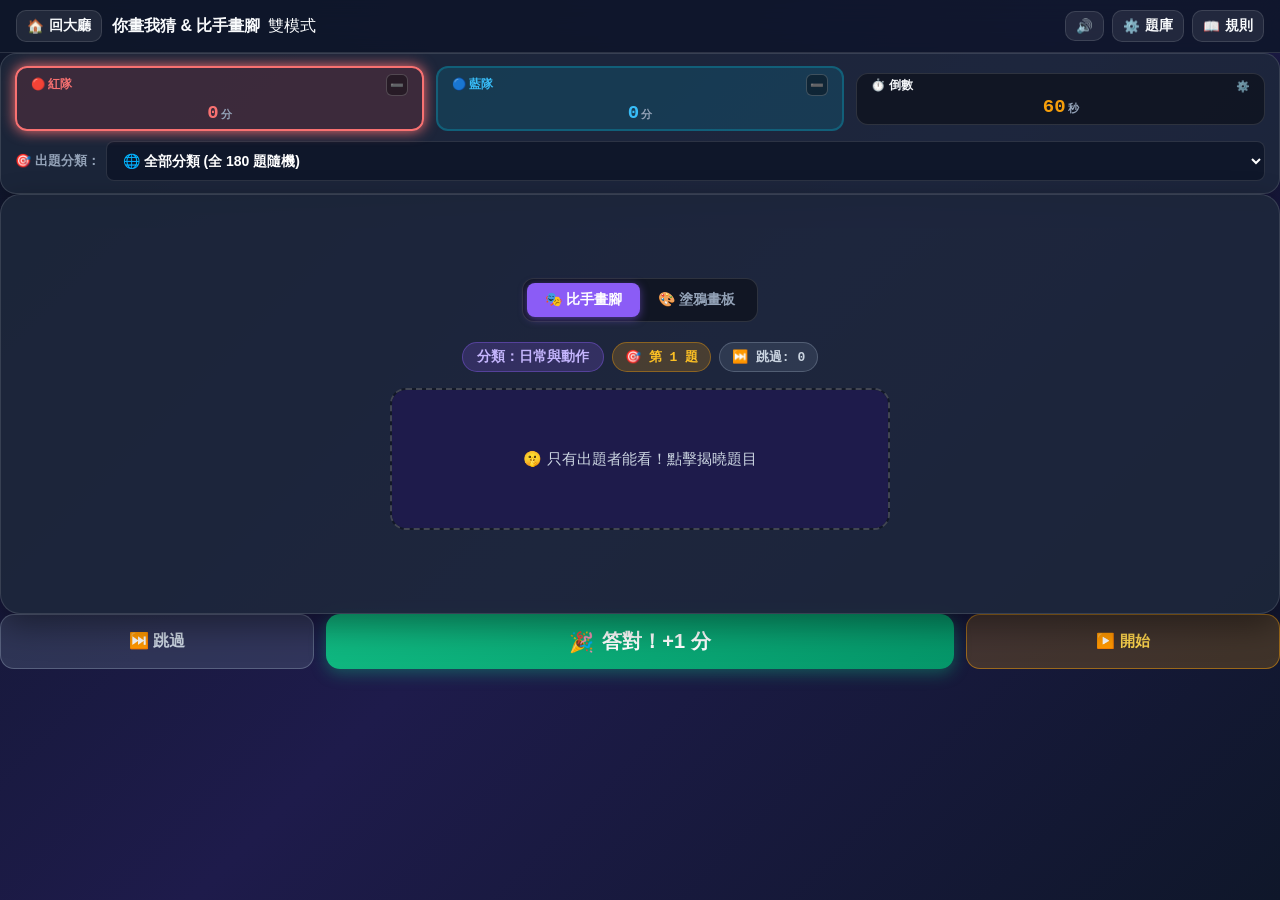
==== games/charades-and-draw/index.html @ b5c4de17 "✨ feat(charades): 【功能】 上架全新遊戲《你畫我猜 & 比手畫腳》與全端RWD適配 - 支援比手畫腳與 Canvas 塗鴉畫板雙模式 - 內建 6 大分類共 180 題題庫中心與 T" ====
<!DOCTYPE html>
<html lang="zh-Hant-TW">
<head>
  <meta charset="UTF-8">
  <meta name="viewport" content="width=device-width, initial-scale=1.0, maximum-scale=1.0, user-scalable=no, viewport-fit=cover">
  <title>你畫我猜 & 比手畫腳 - DualBear Games</title>
  <meta name="description" content="聚會必備！支援比手畫腳與塗鴉畫板雙模式，考驗肢體演技與繪畫靈魂默契！">
  <link rel="stylesheet" href="css/style.css?v=1.2.3">
</head>
<body>
  <!-- 頂部導航列 -->
  <header class="game-header">
    <div class="header-left">
      <a href="../../index.html" class="btn-icon-nav" id="btnBackHome" title="返回遊戲大廳">
        <span>🏠</span> <span class="nav-text">回大廳</span>
      </a>
      <div class="game-title-wrap">
        <h1 class="game-title">你畫我猜 & 比手畫腳</h1>
        <span class="game-badge">雙模式</span>
      </div>
    </div>
    <div class="header-right">
      <button class="btn-icon-nav" id="btnSoundToggle" title="音效開關">
        <span id="soundIcon">🔊</span>
      </button>
      <button class="btn-icon-nav" id="btnOpenBank" title="題庫管理中心">
        <span>⚙️</span> <span class="nav-text">題庫</span>
      </button>
      <button class="btn-icon-nav" id="btnOpenHelp" title="遊戲玩法與主持人引導">
        <span>📖</span> <span class="nav-text">規則</span>
      </button>
    </div>
  </header>

  <!-- 主操作容器 -->
  <main class="app-container">
    <!-- 狀態資訊列：紅藍隊伍即時積分、指定出題分類、倒數計時設定 -->
    <section class="status-bar-card" aria-label="遊戲狀態">
      <!-- 頂行：隊伍分數與計時器 (3 區等寬方塊排一排) -->
      <div class="status-row-top status-row-grid3">
        <!-- 區塊 1: 紅隊 -->
        <div class="team-pill team-red active status-card-square" id="pillTeamRed" title="點擊切換為紅隊回合">
          <div class="status-card-header">
            <span class="team-name-label">🔴 紅隊</span>
            <button class="btn-score-adjust" id="btnMinusRed" title="紅隊 -1 分 (若按錯可修正)">➖</button>
          </div>
          <div class="status-card-value">
            <span class="team-score-num" id="scoreRed">0</span>
            <span class="status-card-unit">分</span>
          </div>
        </div>

        <!-- 區塊 2: 藍隊 -->
        <div class="team-pill team-blue status-card-square" id="pillTeamBlue" title="點擊切換為藍隊回合">
          <div class="status-card-header">
            <span class="team-name-label">🔵 藍隊</span>
            <button class="btn-score-adjust" id="btnMinusBlue" title="藍隊 -1 分 (若按錯可修正)">➖</button>
          </div>
          <div class="status-card-value">
            <span class="team-score-num" id="scoreBlue">0</span>
            <span class="status-card-unit">分</span>
          </div>
        </div>

        <!-- 區塊 3: 倒數計時器 -->
        <button class="timer-box btn-timer-setting status-card-square" id="btnTimerBox" title="點擊修改回合秒數 (例如 30s/60s/90s 或自訂)">
          <div class="status-card-header">
            <span>⏱️ 倒數</span>
            <span class="timer-gear-icon">⚙️</span>
          </div>
          <div class="status-card-value">
            <span class="timer-num" id="timerDisplay">60</span>
            <span class="status-card-unit">秒</span>
          </div>
        </button>
      </div>

      <!-- 底行：主畫面出題分類切換 -->
      <div class="play-category-picker-box">
        <label for="selectPlayCategory" class="play-picker-label">🎯 出題分類：</label>
        <select class="form-select play-category-select" id="selectPlayCategory" title="選擇出題分類">
          <option value="ALL">🌐 全部分類 (全 180 題隨機)</option>
        </select>
      </div>
    </section>

    <!-- 舞台核心區塊 -->
    <section class="stage-card" id="stageCard">
      <!-- 模式切換開關 (遊戲進行中亦可切換) -->
      <div class="mode-switch-group" role="tablist">
        <button class="mode-btn active" id="btnModeCharades" role="tab" aria-selected="true">
          🎭 比手畫腳
        </button>
        <button class="mode-btn" id="btnModeDraw" role="tab" aria-selected="false">
          🎨 塗鴉畫板
        </button>
      </div>

      <!-- 模式一：比手畫腳展示區 -->
      <div class="charades-display-area" id="charadesDisplayArea">
        <div class="category-and-index-bar">
          <span class="word-category-badge" id="categoryBadge">分類：動物世界</span>
          <span class="question-progress-pill" id="questionProgressPill">🎯 第 1 題</span>
          <span class="passed-count-pill" id="passedCountPill">⏭️ 跳過: 0</span>
        </div>
        
        <div class="secret-word-box">
          <div class="secret-word" id="secretWordDisplay">企鵝走路</div>
          <div class="secret-hint" id="secretHintDisplay">提示：走起路來搖搖擺擺</div>
          
          <!-- 防偷看遮罩 (點擊翻開) -->
          <div class="cover-overlay" id="coverOverlay">
            <span class="cover-tip">🤫 只有出題者能看！點擊揭曉題目</span>
          </div>
        </div>
      </div>

      <!-- 模式二：塗鴉畫板展示區 -->
      <div class="draw-stage-area" id="drawStageArea">
        <div class="draw-header-bar">
          <span class="draw-secret-word-pill" id="drawWordPill">題目：??? (點擊偷看)</span>
          <div class="draw-category-wrap">
            <span class="word-category-badge" id="drawCategoryBadge">分類：日常與動作</span>
            <span class="question-progress-pill" id="drawProgressPill">🎯 第 1 題</span>
            <span class="passed-count-pill" id="drawPassedPill">⏭️ 跳過: 0</span>
          </div>
        </div>

        <div class="canvas-wrapper" id="canvasWrapper">
          <canvas id="drawCanvas" class="draw-canvas"></canvas>
          <!-- 橡皮擦即時範圍指示圓圈 -->
          <div class="eraser-cursor" id="eraserCursor" aria-hidden="true"></div>
        </div>

        <!-- 畫筆工具列 -->
        <div class="draw-toolbar">
          <div class="color-dots-group">
            <button class="color-dot dot-white active" data-color="#ffffff" title="白色" aria-label="白色"></button>
            <button class="color-dot dot-red" data-color="#f87171" title="紅色" aria-label="紅色"></button>
            <button class="color-dot dot-yellow" data-color="#fbbf24" title="黃色" aria-label="黃色"></button>
            <button class="color-dot dot-green" data-color="#34d399" title="綠色" aria-label="綠色"></button>
            <button class="color-dot dot-blue" data-color="#60a5fa" title="藍色" aria-label="藍色"></button>
          </div>

          <button class="tool-action-btn" id="btnEraser" title="橡皮擦">
            <span>🧹</span> 橡皮擦
          </button>
          <button class="tool-action-btn" id="btnUndo" title="上一步撤銷">
            <span>↩️</span> 復原
          </button>
          <button class="tool-action-btn" id="btnClearCanvas" title="清除畫布">
            <span>🗑️</span> 清空
          </button>
        </div>
      </div>
    </section>

    <!-- 底部操作列 (搶答、跳過、加分、計時控制) -->
    <section class="controls-bottom-bar" aria-label="操作按鈕">
      <button class="btn-action-pass" id="btnPass" title="跳過本題">
        <span>⏭️</span> 跳過
      </button>

      <button class="btn-action-correct" id="btnCorrect" title="答對加一分並抽下一題">
        <span>🎉</span> 答對！+1 分
      </button>

      <button class="btn-action-timer" id="btnToggleTimer" title="啟動/暫停計時">
        <span id="timerBtnIcon">▶️</span> <span id="timerBtnText">開始</span>
      </button>
    </section>
  </main>

  <!-- 📖 玩法說明與主持人引導彈窗 (黃金四要素規範) -->
  <div class="modal-backdrop" id="modalHelp" role="dialog" aria-modal="true" aria-labelledby="helpTitle">
    <div class="modal-card">
      <div class="modal-header">
        <h2 class="modal-title" id="helpTitle">📖 遊戲玩法與主持人收尾引導</h2>
        <button class="modal-close-btn" id="btnCloseHelp" aria-label="關閉說明">&times;</button>
      </div>
      <div class="modal-body">
        <!-- 1. 基礎破冰流程 -->
        <section>
          <h3 class="rule-section-title">🎯 基礎破冰流程（無壓力三步驟）</h3>
          <div class="rule-box">
            <ol class="rule-steps-list">
              <li><strong>選定模式與出題者</strong>：選擇「🎭 比手畫腳」或「🎨 塗鴉畫板」，每回合由一位玩家上前看題。</li>
              <li><strong>倒數計時搶猜</strong>：點擊「▶️ 開始」啟動 60 秒倒數，出題者限用肢體動作（比手畫腳）或畫筆線條（塗鴉）提示，嚴禁出聲說出題目關鍵字！</li>
              <li><strong>隊友搶答得分</strong>：同隊隊友在時間內猜中答案，點擊「🎉 答對！+1 分」立即累積得分並切換下一題；時間內猜不出可點「⏭️ 放棄跳過」。</li>
            </ol>
          </div>
        </section>

        <!-- 2. 聚會計分玩法 -->
        <section>
          <h3 class="rule-section-title">🏆 聚會計分玩法（競賽與計分模式）</h3>
          <div class="rule-box">
            <p><strong>模式 A【紅藍紅白對抗賽】</strong>：分成紅隊與藍隊，每隊輪流派人出題 3~5 回合，累計答對總題數多者獲勝！</p>
            <p><strong>模式 B【個人極速挑戰賽】</strong>：每人 60 秒限時個人秀，看誰能在時間內讓全場猜出最多題目，封為「當日影帝 / 神筆馬良」！</p>
          </div>
        </section>

        <!-- 3. 專屬懲罰與獎勵 -->
        <section>
          <h3 class="rule-section-title">🎯 遊戲專屬懲罰與特權</h3>
          <div class="rule-box">
            <p><strong>輸家極限處罰【靈魂默劇再現】</strong>：輸家隊伍必須由得分最低者，無聲重演剛才全場猜最久的那一題，直到全體笑翻通過為止！</p>
            <p><strong>贏家專屬特權【自選題目特權】</strong>：贏家下一輪可直接自訂一道題目給對手猜，享受主宰全場的快感！</p>
          </div>
        </section>

        <!-- 4. 主持人引導專區 (輪播卡片) -->
        <section>
          <h3 class="rule-section-title">✝️ 主持人引導專區（結語輪播卡片）</h3>
          <div class="carousel-wrap">
            <div class="carousel-card-content" id="carouselContent">
              <!-- JS 動態填入結語卡片 -->
            </div>
            <div class="carousel-nav-bar">
              <button class="carousel-arrow-btn" id="btnPrevCard" title="上一頁">◀</button>
              <span class="carousel-indicator" id="carouselIndicator">1 / 4</span>
              <button class="carousel-arrow-btn" id="btnNextCard" title="下一頁">▶</button>
            </div>
          </div>
        </section>
      </div>
    </div>
  </div>

  <!-- ⚙️ 題庫管理中心彈窗 (支援隨機/僅勾選/循序出題、新增、TXT 匯入匯出) -->
  <div class="modal-backdrop" id="modalBank" role="dialog" aria-modal="true" aria-labelledby="bankTitle">
    <div class="modal-card">
      <div class="modal-header">
        <h2 class="modal-title" id="bankTitle">⚙️ 題庫設定與管理中心</h2>
        <button class="modal-close-btn" id="btnCloseBank" aria-label="關閉題庫">&times;</button>
      </div>
      <div class="modal-body">
        <!-- 分頁標籤 -->
        <div class="bank-tabs" role="tablist">
          <button class="bank-tab-btn active" data-tab="tabMode" role="tab">🎲 出題模式</button>
          <button class="bank-tab-btn" data-tab="tabList" role="tab">📋 題庫總覽 (<span id="bankCount">0</span>)</button>
          <button class="bank-tab-btn" data-tab="tabAdd" role="tab">➕ 新增題目</button>
          <button class="bank-tab-btn" data-tab="tabIO" role="tab">💾 匯出/匯入</button>
        </div>

        <!-- 分頁 1: 出題模式 -->
        <div class="bank-tab-pane active" id="tabMode">
          <div class="form-group">
            <label class="form-label">選擇出題模式：</label>
            <select class="form-select" id="selectPlayMode">
              <option value="random">🎲 題庫隨機出題（推薦）</option>
              <option value="checked_only">🎯 僅出勾選題目（自選精選題庫）</option>
              <option value="sequential">📜 循序依序出題（排程模式）</option>
            </select>
          </div>
          <div class="form-group">
            <label class="form-label">預設每回合倒數秒數：</label>
            <select class="form-select" id="selectDefaultTimer">
              <option value="45">45 秒（緊張刺激）</option>
              <option value="60" selected>60 秒（黃金標準）</option>
              <option value="90">90 秒（適合新手/畫圖）</option>
              <option value="120">120 秒（悠閒放鬆）</option>
            </select>
          </div>
        </div>

        <!-- 分頁 2: 題庫列表與勾選 -->
        <div class="bank-tab-pane" id="tabList">
          <div class="table-actions-bar">
            <div class="table-actions-left">
              <button class="btn-icon-nav" id="btnCheckAll">✅ 全選</button>
              <button class="btn-icon-nav" id="btnUncheckAll">❌ 全部取消</button>
              <button class="btn-icon-nav" id="btnResetDefault">🔄 重設原廠</button>
            </div>
            <!-- 分類篩選下拉選單 -->
            <div class="category-filter-box">
              <label for="selectCategoryFilter" class="filter-label">分類：</label>
              <select class="form-select filter-select" id="selectCategoryFilter">
                <option value="ALL">🌐 全部分類 (全部)</option>
              </select>
            </div>
          </div>
          <div class="questions-table-wrap">
            <table class="q-table">
              <thead>
                <tr>
                  <th class="col-index-th">#</th>
                  <th class="col-check">出題</th>
                  <th class="col-category-th">分類</th>
                  <th>題目詞條</th>
                  <th class="col-op">操作</th>
                </tr>
              </thead>
              <tbody id="questionsTableBody">
                <!-- 由 JS 動態填入 -->
              </tbody>
            </table>
          </div>
        </div>

        <!-- 分頁 3: 新增題目 -->
        <div class="bank-tab-pane" id="tabAdd">
          <div class="form-group">
            <label class="form-label">題目分類：</label>
            <input type="text" class="form-input" id="inputNewCategory" placeholder="例如：團契人物、公司內梗、動物世界" value="自訂題目">
          </div>
          <div class="form-group">
            <label class="form-label">題目詞條 (Word)：</label>
            <input type="text" class="form-input" id="inputNewWord" placeholder="例如：摩西分紅海、企鵝跌倒">
          </div>
          <div class="form-group">
            <label class="form-label">演繹提示 (Hint)：</label>
            <input type="text" class="form-input" id="inputNewHint" placeholder="例如：高舉手杖水向兩邊分開">
          </div>
          <button class="btn-primary-block" id="btnSaveNewQuestion">💾 儲存並加入題庫</button>
        </div>

        <!-- 分頁 4: TXT 匯出 / 匯入 -->
        <div class="bank-tab-pane" id="tabIO">
          <div class="form-group">
            <label class="form-label">TXT 批次匯入（格式：分類 | 題目 | 提示）：</label>
            <textarea class="form-textarea" id="textareaImport" rows="5" placeholder="動物世界 | 變色龍 | 會隱形改變顏色&#10;日常動作 | 踩到狗屎 | 單腳跳"></textarea>
            <button class="btn-primary-block" id="btnExecuteImport">📥 匯入至題庫</button>
          </div>
          <div class="divider-line"></div>
          <div class="form-group">
            <button class="btn-icon-nav" id="btnDownloadTxt">📤 匯出題庫為 TXT 文字檔</button>
          </div>
        </div>
      </div>
    </div>
  </div>

  <script type="module" src="js/app.js?v=1.2.3"></script>
</body>
</html>
---- games/charades-and-draw/css/style.css ----
/* ==========================================================
   DualBear Games: 你畫我猜 & 比手畫腳 專屬樣式表 (Strict CSS)
   - 100% 零 HTML 行內樣式，全由 class 控制
   - 跨端 RWD 適配 (桌機/電視/iOS/Android 手機)
   - 支援夜間高對比與流暢動畫
   ========================================================== */

:root {
  --bg-gradient: linear-gradient(135deg, #0f172a 0%, #1e1b4b 50%, #0f172a 100%);
  --surface-card: rgba(30, 41, 59, 0.85);
  --surface-border: rgba(255, 255, 255, 0.12);
  --primary: #8b5cf6;
  --primary-hover: #7c3aed;
  --secondary: #06b6d4;
  --accent-gold: #f59e0b;
  --danger: #ef4444;
  --success: #10b981;
  --text-main: #f8fafc;
  --text-muted: #94a3b8;
  --font-stack: -apple-system, BlinkMacSystemFont, "Segoe UI", Roboto, "Helvetica Neue", Arial, "Noto Sans TC", sans-serif;
  --font-mono: "SF Mono", Consolas, "Liberation Mono", Menlo, Courier, monospace;
}

* {
  box-sizing: border-box;
  margin: 0;
  padding: 0;
  -webkit-tap-highlight-color: transparent;
}

body {
  font-family: var(--font-stack);
  background: var(--bg-gradient);
  background-attachment: fixed;
  color: var(--text-main);
  min-height: 100vh;
  min-height: 100dvh;
  display: flex;
  flex-direction: column;
  overflow-x: hidden;
  user-select: none;
}

/* 頂部導航列 */
.game-header {
  display: flex;
  justify-content: space-between;
  align-items: center;
  padding: 10px 16px;
  background: rgba(15, 23, 42, 0.85);
  backdrop-filter: blur(12px);
  border-bottom: 1px solid var(--surface-border);
  position: sticky;
  top: 0;
  z-index: 50;
  gap: 12px;
}

.header-left {
  display: flex;
  align-items: center;
  gap: 10px;
  min-width: 0;
  flex: 1;
}

.header-right {
  display: flex;
  align-items: center;
  gap: 8px;
  flex-shrink: 0;
}

.game-title-wrap {
  display: flex;
  align-items: center;
  gap: 8px;
  min-width: 0;
  overflow: hidden;
  white-space: nowrap;
}

.game-title {
  font-size: 16px;
  font-weight: 700;
  overflow: hidden;
  text-overflow: ellipsis;
  white-space: nowrap;
}

.btn-icon-nav {
  background: rgba(255, 255, 255, 0.08);
  border: 1px solid var(--surface-border);
  color: var(--text-main);
  padding: 6px 10px;
  border-radius: 10px;
  font-size: 13.5px;
  font-weight: 600;
  cursor: pointer;
  display: flex;
  align-items: center;
  gap: 5px;
  text-decoration: none;
  white-space: nowrap;
  flex-shrink: 0;
  transition: all 0.2s ease;
}

/* 狀態頂部列 (分兩行排版，徹底杜絕擠壓橫出) */
.status-bar-card {
  background: var(--surface-card);
  border: 1px solid var(--surface-border);
  border-radius: 16px;
  padding: 12px 14px;
  display: flex;
  flex-direction: column;
  gap: 10px;
  box-shadow: 0 8px 24px rgba(0, 0, 0, 0.3);
}

.status-row-top {
  display: flex;
  justify-content: space-between;
  align-items: center;
  width: 100%;
  gap: 8px;
}

/* 頂行 3 區成扁平長方形排一排 (紅隊、藍隊、計時器) */
.status-row-grid3 {
  display: grid;
  grid-template-columns: repeat(3, 1fr);
  gap: 12px;
  width: 100%;
}

.status-card-square {
  min-height: 52px;
  display: flex;
  flex-direction: column;
  justify-content: center;
  padding: 8px 12px;
  border-radius: 12px;
  box-sizing: border-box;
  position: relative;
  overflow: hidden;
  gap: 3px;
}

.status-card-header {
  display: flex;
  justify-content: space-between;
  align-items: center;
  width: 100%;
  font-size: 11.5px;
  font-weight: 700;
  line-height: 1;
}

.status-card-value {
  display: flex;
  align-items: baseline;
  justify-content: center;
  gap: 2px;
  width: 100%;
}

.status-card-unit {
  font-size: 11px;
  color: var(--text-muted);
  font-weight: 600;
}

.timer-gear-icon {
  font-size: 11px;
  opacity: 0.8;
}

.team-scores-box {
  display: flex;
  align-items: center;
  gap: 8px;
  flex-wrap: wrap;
}

.play-category-picker-box {
  display: flex;
  align-items: center;
  gap: 8px;
  width: 100%;
}

.play-picker-label {
  font-size: 13px;
  font-weight: 700;
  color: #c4b5fd;
  white-space: nowrap;
  flex-shrink: 0;
}

.play-category-select {
  flex: 1;
  padding: 7px 10px;
  font-size: 13.5px;
  border-radius: 10px;
  background: #0f172a;
  border: 1px solid var(--surface-border);
  color: #f1f5f9;
  font-weight: 600;
  cursor: pointer;
}

.team-pill {
  display: flex;
  align-items: center;
  gap: 8px;
  padding: 6px 14px;
  border-radius: 12px;
  font-weight: 700;
  font-size: 14px;
  border: 2px solid transparent;
  cursor: pointer;
  transition: all 0.2s;
}

.team-pill.team-red {
  background: rgba(239, 68, 68, 0.15);
  color: #f87171;
  border-color: rgba(239, 68, 68, 0.3);
}

.team-pill.team-blue {
  background: rgba(6, 182, 212, 0.15);
  color: #38bdf8;
  border-color: rgba(6, 182, 212, 0.3);
}

.team-pill.active {
  box-shadow: 0 0 14px currentColor;
  border-color: currentColor;
  transform: none; /* 嚴禁 scale 放大，避免在並排排版時覆蓋壓到相鄰的卡片 */
  z-index: 1;
}

.team-score-num {
  font-family: var(--font-mono);
  font-size: 19px;
  font-weight: 800;
  line-height: 1;
}

/* 扣分微調按鈕 */
.btn-score-adjust {
  background: rgba(0, 0, 0, 0.35);
  border: 1px solid rgba(255, 255, 255, 0.2);
  color: #e2e8f0;
  width: 22px;
  height: 22px;
  border-radius: 6px;
  display: flex;
  align-items: center;
  justify-content: center;
  font-size: 11px;
  cursor: pointer;
  margin-left: 2px;
  transition: all 0.15s ease;
}

.btn-score-adjust:hover {
  background: rgba(239, 68, 68, 0.4);
  border-color: #ef4444;
  color: #fff;
  transform: scale(1.15);
}

.btn-score-adjust:active {
  transform: scale(0.95);
}

/* 主畫面出題分類切換 */
.play-category-picker-box {
  display: flex;
  align-items: center;
  gap: 6px;
}

.play-picker-label {
  font-size: 13px;
  font-weight: 700;
  color: var(--text-muted);
  white-space: nowrap;
}

.play-category-select {
  padding: 6px 12px;
  font-size: 13.5px;
  border-radius: 10px;
  background: #0f172a;
  border: 1px solid var(--surface-border);
  color: #f1f5f9;
  font-weight: 600;
  cursor: pointer;
  min-width: 170px;
}

.play-category-select:focus {
  border-color: var(--primary);
  outline: none;
}

/* 計時器 (可點擊設定) */
.timer-box {
  display: flex;
  align-items: center;
  gap: 6px;
  background: rgba(0, 0, 0, 0.4);
  padding: 6px 14px;
  border-radius: 12px;
  border: 1px solid var(--surface-border);
  color: var(--text-main);
  transition: all 0.2s ease;
}

.btn-timer-setting {
  cursor: pointer;
}

.btn-timer-setting:hover {
  background: rgba(255, 255, 255, 0.1);
  border-color: rgba(245, 158, 11, 0.5);
  transform: translateY(-1px);
}

.timer-unit {
  font-size: 11px;
  color: var(--text-muted);
}

.timer-num {
  font-family: var(--font-mono);
  font-size: 19px;
  font-weight: 800;
  color: var(--accent-gold);
  line-height: 1;
}

.timer-num.danger {
  color: var(--danger);
  animation: pulse-danger 0.5s infinite alternate;
}

@keyframes pulse-danger {
  from { transform: scale(1); }
  to { transform: scale(1.15); }
}

/* 遊戲核心卡片 */
.stage-card {
  flex: 1;
  background: var(--surface-card);
  border: 1px solid var(--surface-border);
  border-radius: 20px;
  padding: 20px;
  display: flex;
  flex-direction: column;
  align-items: center;
  justify-content: center;
  min-height: 420px;
  box-shadow: 0 12px 32px rgba(0, 0, 0, 0.4);
  position: relative;
  overflow: hidden;
}

/* 模式選擇開關 (開始前) */
.mode-switch-group {
  display: flex;
  background: rgba(0, 0, 0, 0.4);
  padding: 4px;
  border-radius: 12px;
  margin-bottom: 20px;
  border: 1px solid var(--surface-border);
}

.mode-btn {
  padding: 8px 18px;
  border-radius: 8px;
  border: none;
  background: transparent;
  color: var(--text-muted);
  font-size: 14px;
  font-weight: 600;
  cursor: pointer;
  transition: all 0.2s;
}

.mode-btn.active {
  background: var(--primary);
  color: #fff;
  box-shadow: 0 2px 8px rgba(139, 92, 246, 0.5);
}

/* 題目展示區 (比手畫腳模式) */
.charades-display-area {
  display: flex;
  flex-direction: column;
  align-items: center;
  justify-content: center;
  width: 100%;
  gap: 16px;
  text-align: center;
}

.category-and-index-bar {
  display: flex;
  align-items: center;
  justify-content: center;
  gap: 8px;
  flex-wrap: wrap;
}

.word-category-badge {
  background: rgba(139, 92, 246, 0.2);
  color: #c4b5fd;
  border: 1px solid rgba(139, 92, 246, 0.4);
  padding: 5px 14px;
  border-radius: 20px;
  font-size: 13.5px;
  font-weight: 600;
  white-space: nowrap;
}

/* 題目進度徽章（例如：🎯 第 3 題） */
.question-progress-pill {
  background: rgba(245, 158, 11, 0.2);
  color: #fbbf24;
  border: 1px solid rgba(245, 158, 11, 0.4);
  padding: 5px 12px;
  border-radius: 20px;
  font-size: 13px;
  font-weight: 700;
  font-family: var(--font-mono);
  white-space: nowrap;
}

/* 放棄跳過統計膠囊（例如：⏭️ 跳過: 2） */
.passed-count-pill {
  background: rgba(100, 116, 139, 0.25);
  color: #cbd5e1;
  border: 1px solid rgba(148, 163, 184, 0.35);
  padding: 5px 12px;
  border-radius: 20px;
  font-size: 13px;
  font-weight: 600;
  font-family: var(--font-mono);
  white-space: nowrap;
}

.secret-word-box {
  background: rgba(0, 0, 0, 0.35);
  border: 2px dashed rgba(255, 255, 255, 0.2);
  border-radius: 16px;
  padding: 24px 32px;
  width: 90%;
  max-width: 500px;
  position: relative;
  transition: all 0.3s ease;
}

.secret-word {
  font-size: 44px;
  font-weight: 900;
  letter-spacing: 2px;
  color: #ffffff;
  text-shadow: 0 4px 16px rgba(0, 0, 0, 0.5);
}

.secret-hint {
  margin-top: 10px;
  font-size: 16px;
  color: #fbbf24;
  font-weight: 500;
}

/* 遮蔽防偷看遮罩 */
.cover-overlay {
  position: absolute;
  inset: 0;
  background: #1e1b4b;
  border-radius: 14px;
  display: flex;
  flex-direction: column;
  align-items: center;
  justify-content: center;
  gap: 10px;
  cursor: pointer;
  z-index: 10;
  transition: opacity 0.15s ease;
}

/* 當已翻開題目時 */
.cover-overlay.revealed {
  opacity: 0;
  pointer-events: none;
  visibility: hidden;
}

/* 當蓋回遮罩時，瞬間切換為不透明與可見，嚴禁延遲透明造成新題目外洩 */
.cover-overlay:not(.revealed) {
  opacity: 1 !important;
  visibility: visible !important;
  pointer-events: auto !important;
  transition: none !important;
}

.cover-tip {
  font-size: 15px;
  color: #cbd5e1;
}

/* 塗鴉畫板區域 (你畫我猜模式) */
.draw-stage-area {
  display: none;
  flex-direction: column;
  align-items: center;
  width: 100%;
  height: 100%;
  gap: 12px;
}

.draw-stage-area.active {
  display: flex;
}

.draw-header-bar {
  display: flex;
  align-items: center;
  width: 100%;
  padding: 0 4px;
  position: relative;
}

.draw-secret-word-pill {
  background: rgba(139, 92, 246, 0.25);
  border: 1px solid rgba(139, 92, 246, 0.5);
  padding: 4px 14px;
  border-radius: 10px;
  font-size: 15px;
  font-weight: 700;
  color: #e2e8f0;
  cursor: pointer;
  white-space: nowrap;
}

/* 預設（桌機、平板）：3 區排一排橫向居中於整個舞台頂部 */
.draw-category-wrap {
  display: flex;
  flex-direction: row;
  align-items: center;
  justify-content: center;
  gap: 8px;
  position: absolute;
  left: 50%;
  transform: translateX(-50%);
}

.draw-category-wrap .word-category-badge,
.draw-category-wrap .question-progress-pill,
.draw-category-wrap .passed-count-pill {
  text-align: center;
  box-sizing: border-box;
  justify-content: center;
  display: inline-flex;
  white-space: nowrap;
}

.canvas-wrapper {
  width: 100%;
  flex: 1;
  min-height: 280px;
  max-height: 380px;
  border: 2px solid var(--surface-border);
  border-radius: 14px;
  overflow: hidden;
  background: #1e293b;
  box-shadow: inset 0 2px 8px rgba(0, 0, 0, 0.4);
  touch-action: none; /* 禁用預設觸控手勢 */
  -webkit-user-select: none;
  user-select: none;
  position: relative;
}

.draw-canvas {
  width: 100%;
  height: 100%;
  display: block;
  cursor: crosshair;
  touch-action: none !important; /* 確保畫布嚴格鎖定，不可拖曳整頁滾動 */
  -webkit-touch-callout: none;
}

/* 橡皮擦模式下的游標為透明無游標（由自訂圓圈取代） */
.draw-canvas.is-eraser-mode {
  cursor: none;
}

/* 橡皮擦實體範圍指示圓圈 (24px 擦除範圍) */
.eraser-cursor {
  position: absolute;
  top: 0;
  left: 0;
  width: 24px;
  height: 24px;
  border-radius: 50%;
  border: 2px solid #ffffff;
  background: rgba(255, 255, 255, 0.2);
  box-shadow: 0 0 6px rgba(0, 0, 0, 0.9), inset 0 0 3px rgba(255, 255, 255, 0.8);
  pointer-events: none;
  display: none;
  transform: translate(-50%, -50%) translate(var(--cursor-x, -100px), var(--cursor-y, -100px));
  z-index: 20;
}

.eraser-cursor.visible {
  display: block;
}

/* 畫筆工具列 */
.draw-toolbar {
  display: flex;
  flex-wrap: wrap;
  justify-content: center;
  align-items: center;
  gap: 10px;
  width: 100%;
  background: rgba(0, 0, 0, 0.3);
  padding: 8px 12px;
  border-radius: 12px;
  border: 1px solid var(--surface-border);
}

.color-dots-group {
  display: flex;
  gap: 8px;
  align-items: center;
}

.color-dot {
  width: 24px;
  height: 24px;
  border-radius: 50%;
  border: 2px solid rgba(255, 255, 255, 0.4);
  cursor: pointer;
  transition: transform 0.15s, border-color 0.15s, box-shadow 0.15s;
}

.color-dot.dot-white {
  background-color: #ffffff;
}

.color-dot.dot-red {
  background-color: #f87171;
}

.color-dot.dot-yellow {
  background-color: #fbbf24;
}

.color-dot.dot-green {
  background-color: #34d399;
}

.color-dot.dot-blue {
  background-color: #60a5fa;
}

.color-dot.active {
  transform: scale(1.25);
  border-color: #ffffff;
  box-shadow: 0 0 10px rgba(255, 255, 255, 0.9);
}

.tool-action-btn {
  background: rgba(255, 255, 255, 0.1);
  border: 1px solid var(--surface-border);
  color: #fff;
  padding: 6px 12px;
  border-radius: 8px;
  font-size: 13px;
  font-weight: 600;
  cursor: pointer;
  display: flex;
  align-items: center;
  gap: 4px;
  transition: background 0.2s;
}

.tool-action-btn:hover {
  background: rgba(255, 255, 255, 0.2);
}

.tool-action-btn.active {
  background: var(--primary);
  border-color: var(--primary);
}

/* 底部操作控制列 (搶答、跳過、加分、計時控制) */
.controls-bottom-bar {
  display: grid;
  grid-template-columns: 1fr 2fr 1fr;
  gap: 12px;
  width: 100%;
}

.btn-action-pass {
  background: rgba(100, 116, 139, 0.3);
  border: 1px solid rgba(148, 163, 184, 0.4);
  color: #cbd5e1;
  padding: 14px 16px;
  border-radius: 14px;
  font-size: 16px;
  font-weight: 700;
  cursor: pointer;
  transition: all 0.2s;
}

.btn-action-pass:hover {
  background: rgba(100, 116, 139, 0.5);
  color: #fff;
}

.btn-action-correct {
  background: linear-gradient(135deg, #10b981 0%, #059669 100%);
  border: none;
  color: #fff;
  padding: 14px 20px;
  border-radius: 14px;
  font-size: 20px;
  font-weight: 800;
  cursor: pointer;
  box-shadow: 0 4px 16px rgba(16, 185, 129, 0.4);
  transition: all 0.2s;
  display: flex;
  align-items: center;
  justify-content: center;
  gap: 8px;
}

.btn-action-correct:hover {
  transform: translateY(-2px);
  box-shadow: 0 6px 20px rgba(16, 185, 129, 0.6);
}

.btn-action-correct:active {
  transform: translateY(1px);
}

.btn-action-timer {
  background: rgba(245, 158, 11, 0.2);
  border: 1px solid rgba(245, 158, 11, 0.5);
  color: #fcd34d;
  padding: 14px 16px;
  border-radius: 14px;
  font-size: 15px;
  font-weight: 700;
  cursor: pointer;
  transition: all 0.2s;
}

.btn-action-timer:hover {
  background: rgba(245, 158, 11, 0.35);
  color: #fff;
}

/* 彈窗共通樣式 (全繁中、無行內樣式) */
.modal-backdrop {
  position: fixed;
  inset: 0;
  background: rgba(0, 0, 0, 0.75);
  backdrop-filter: blur(8px);
  display: flex;
  align-items: center;
  justify-content: center;
  padding: 16px;
  z-index: 100;
  opacity: 0;
  pointer-events: none;
  transition: opacity 0.25s ease;
}

.modal-backdrop.open {
  opacity: 1;
  pointer-events: auto;
}

.modal-card {
  background: #1e293b;
  border: 1px solid var(--surface-border);
  border-radius: 20px;
  width: 100%;
  max-width: 640px;
  max-height: 85vh;
  display: flex;
  flex-direction: column;
  box-shadow: 0 20px 40px rgba(0, 0, 0, 0.6);
  transform: translateY(20px);
  transition: transform 0.25s ease;
}

.modal-backdrop.open .modal-card {
  transform: translateY(0);
}

.modal-header {
  padding: 16px 20px;
  border-bottom: 1px solid var(--surface-border);
  display: flex;
  justify-content: space-between;
  align-items: center;
}

.modal-title {
  font-size: 18px;
  font-weight: 700;
  display: flex;
  align-items: center;
  gap: 8px;
}

.modal-close-btn {
  background: transparent;
  border: none;
  color: var(--text-muted);
  font-size: 24px;
  cursor: pointer;
  padding: 4px;
  line-height: 1;
}

.modal-close-btn:hover {
  color: #fff;
}

.modal-body {
  padding: 20px;
  overflow-y: auto;
  flex: 1;
  display: flex;
  flex-direction: column;
  gap: 16px;
}

/* 玩法說明四要素卡片 */
.rule-section-title {
  font-size: 16px;
  font-weight: 700;
  color: var(--primary);
  display: flex;
  align-items: center;
  gap: 8px;
  margin-bottom: 8px;
}

.rule-box {
  background: rgba(0, 0, 0, 0.25);
  border: 1px solid var(--surface-border);
  border-radius: 12px;
  padding: 14px;
  font-size: 14px;
  line-height: 1.6;
  color: #cbd5e1;
}

.rule-steps-list {
  padding-left: 20px;
  margin-top: 6px;
}

/* 輪播卡片 */
.carousel-wrap {
  position: relative;
  background: rgba(139, 92, 246, 0.1);
  border: 1px solid rgba(139, 92, 246, 0.3);
  border-radius: 14px;
  padding: 16px;
  margin-top: 8px;
}

.carousel-card-content {
  min-height: 90px;
  font-size: 14px;
  line-height: 1.6;
  color: #e2e8f0;
}

.carousel-nav-bar {
  display: flex;
  justify-content: space-between;
  align-items: center;
  margin-top: 10px;
  border-top: 1px solid rgba(255, 255, 255, 0.1);
  padding-top: 8px;
}

.carousel-arrow-btn {
  background: rgba(255, 255, 255, 0.1);
  border: none;
  color: #fff;
  padding: 4px 10px;
  border-radius: 6px;
  cursor: pointer;
}

.carousel-indicator {
  font-size: 12px;
  color: #94a3b8;
  font-family: var(--font-mono);
}

.carousel-card-title {
  font-size: 15px;
  font-weight: 700;
  color: #a78bfa;
  margin-bottom: 6px;
}

.carousel-card-text {
  font-size: 13.5px;
  line-height: 1.6;
  color: #cbd5e1;
}

.cell-center {
  text-align: center;
}

.cell-category {
  color: #c4b5fd;
}

.cell-hint {
  font-size: 11px;
  color: #94a3b8;
}

.btn-del-item {
  padding: 2px 6px;
  font-size: 11px;
}

/* 隱藏/顯示輔助類 */
.u-hidden {
  display: none !important;
}

.u-flex {
  display: flex !important;
}

/* 題庫管理分頁 */
.bank-tabs {
  display: flex;
  border-bottom: 1px solid var(--surface-border);
  gap: 8px;
}

.bank-tab-btn {
  background: transparent;
  border: none;
  color: var(--text-muted);
  padding: 10px 16px;
  font-size: 14px;
  font-weight: 600;
  cursor: pointer;
  border-bottom: 2px solid transparent;
}

.bank-tab-btn.active {
  color: var(--primary);
  border-bottom-color: var(--primary);
}

.bank-tab-pane {
  display: none;
  flex-direction: column;
  gap: 12px;
}

.bank-tab-pane.active {
  display: flex;
}

.form-group {
  display: flex;
  flex-direction: column;
  gap: 6px;
}

.form-label {
  font-size: 13px;
  color: var(--text-muted);
  font-weight: 600;
}

.form-input, .form-select, .form-textarea {
  background: #0f172a;
  border: 1px solid var(--surface-border);
  border-radius: 8px;
  padding: 10px 12px;
  color: #ffffff;
  font-size: 14px;
}

/* 確保原生 select 下拉清單的 option 具備深色底色與高對比清晰文字，防止瀏覽器預設灰底白字看不清 */
.form-select option {
  background: #0f172a;
  color: #ffffff;
  padding: 10px;
}

.form-select optgroup {
  background: #0f172a;
  color: #94a3b8;
}

.form-input:focus, .form-select:focus, .form-textarea:focus {
  outline: none;
  border-color: var(--primary);
  background: #1e293b;
}

.btn-primary-block {
  background: var(--primary);
  border: none;
  color: #fff;
  padding: 12px;
  border-radius: 10px;
  font-weight: 700;
  font-size: 15px;
  cursor: pointer;
  transition: background 0.2s;
}

.btn-primary-block:hover {
  background: var(--primary-hover);
}

.table-actions-bar {
  display: flex;
  flex-wrap: wrap;
  gap: 10px;
  justify-content: space-between;
  align-items: center;
}

.table-actions-left {
  display: flex;
  gap: 6px;
  align-items: center;
}

.category-filter-box {
  display: flex;
  align-items: center;
  gap: 6px;
}

.filter-label {
  font-size: 13px;
  color: var(--text-muted);
  font-weight: 600;
  white-space: nowrap;
}

.filter-select {
  padding: 6px 10px;
  font-size: 13px;
  min-width: 140px;
}

.col-index-th {
  width: 42px;
  text-align: center;
}

.col-check {
  width: 44px;
  text-align: center;
}

.col-category-th {
  width: 105px;
}

.col-op {
  width: 48px;
  text-align: center;
}

.cell-index {
  text-align: center;
  font-family: var(--font-mono);
  font-size: 12px;
  color: #94a3b8;
  font-weight: 600;
}

.divider-line {
  height: 1px;
  background: var(--surface-border);
  margin: 10px 0;
}

/* 題庫勾選清單表格 */
.questions-table-wrap {
  max-height: 320px;
  overflow-y: auto;
  border: 1px solid var(--surface-border);
  border-radius: 10px;
  background: #0f172a;
}

.q-table {
  width: 100%;
  border-collapse: collapse;
  font-size: 13px;
}

.q-table th {
  background: #1e293b; /* 採用實心深藍灰背景，徹底防止滾動時文字透過去造成重疊 */
  padding: 10px;
  text-align: left;
  border-bottom: 2px solid var(--surface-border);
  position: sticky;
  top: 0;
  z-index: 5;
  color: #f1f5f9;
  font-weight: 700;
  box-shadow: 0 2px 4px rgba(0, 0, 0, 0.4);
}

.q-table td {
  padding: 8px 10px;
  border-bottom: 1px solid rgba(255, 255, 255, 0.05);
}

.q-table tr:hover {
  background: rgba(255, 255, 255, 0.05);
}

/* 手機 RWD 適配 (極致精準版，360px~430px 手機 100% 完美排版) */
@media (max-width: 640px) {
  .game-header {
    padding: 8px 10px;
    gap: 6px;
  }
  
  /* 手機端隱藏非必要文字，只保留圖示，騰出最大寬度給標題 */
  .nav-text {
    display: none;
  }
  
  .game-title {
    font-size: 14.5px;
    letter-spacing: -0.2px;
  }
  
  .game-badge {
    display: none; /* 手機端隱藏雙模式標籤，防止標題被垂直擠壓 */
  }

  .btn-icon-nav {
    padding: 6px 8px;
    font-size: 13px;
  }

  .app-container {
    padding: 8px;
    gap: 10px;
  }

  .status-bar-card {
    padding: 10px 12px;
    gap: 8px;
  }

  .status-row-grid3 {
    gap: 6px;
  }

  .status-card-square {
    min-height: 44px;
    padding: 4px 6px;
    border-radius: 8px;
  }

  .status-card-header {
    font-size: 10.5px;
  }

  .team-name-label {
    white-space: nowrap;
  }

  .team-score-num {
    font-size: 17px;
  }

  .timer-num {
    font-size: 17px;
  }

  .btn-score-adjust {
    width: 16px;
    height: 16px;
    font-size: 9px;
  }

  .play-picker-label {
    font-size: 12px;
  }

  .play-category-select {
    font-size: 12.5px;
    padding: 6px 8px;
  }

  .stage-card {
    min-height: 350px;
    padding: 12px;
  }

  .category-and-index-bar {
    gap: 6px;
    width: 100%;
    justify-content: center;
  }

  .draw-header-bar {
    display: flex;
    flex-direction: column;
    align-items: center;
    gap: 8px;
    width: 100%;
    padding: 0;
  }

  .draw-secret-word-pill {
    width: 100%;
    text-align: center;
    padding: 6px 12px;
    font-size: 13.5px;
    box-sizing: border-box;
    white-space: normal;
    word-break: break-word;
  }

  .draw-category-wrap {
    position: static;
    transform: none;
    flex-direction: row;
    align-items: center;
    justify-content: center;
    gap: 6px;
    width: 100%;
    margin-left: 0;
  }

  .draw-category-wrap .word-category-badge,
  .draw-category-wrap .question-progress-pill,
  .draw-category-wrap .passed-count-pill {
    width: auto;
    min-width: 0;
    padding: 3px 8px;
    font-size: 11px;
    justify-content: center;
    box-sizing: border-box;
    white-space: nowrap;
  }

  .word-category-badge {
    padding: 4px 10px;
    font-size: 12px;
  }

  .question-progress-pill {
    padding: 4px 8px;
    font-size: 11.5px;
  }

  .passed-count-pill {
    padding: 4px 8px;
    font-size: 11.5px;
  }

  .mode-switch-group {
    margin-bottom: 12px;
  }

  .mode-btn {
    padding: 6px 14px;
    font-size: 13px;
  }

  .secret-word {
    font-size: 28px;
    letter-spacing: 1px;
  }

  .secret-word-box {
    padding: 16px;
    width: 95%;
  }

  .controls-bottom-bar {
    grid-template-columns: 1fr 1.6fr 1fr;
    gap: 6px;
  }

  .btn-action-correct {
    font-size: 15px;
    padding: 10px 8px;
  }

  .btn-action-pass, .btn-action-timer {
    font-size: 12px;
    padding: 10px 6px;
  }
}
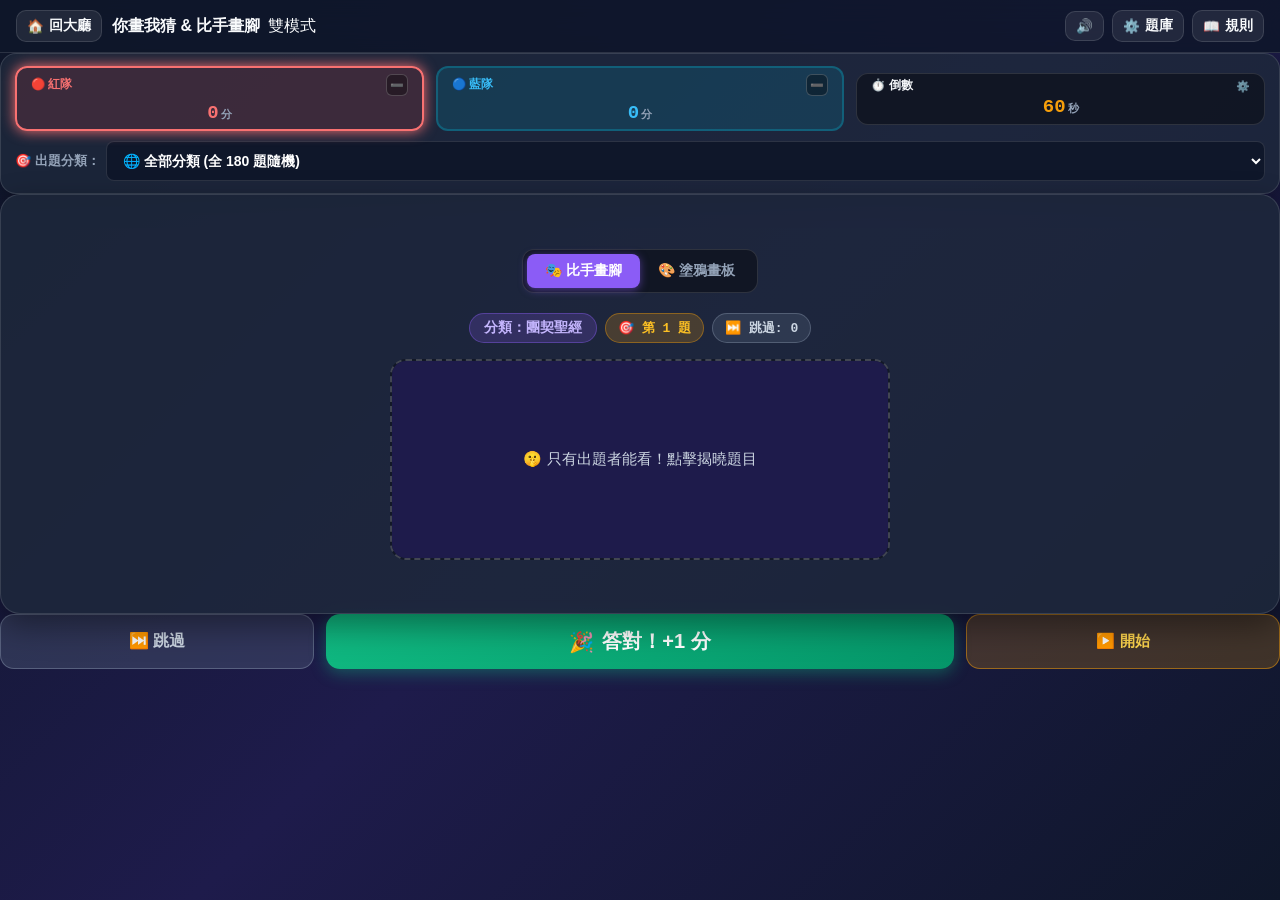
==== commit 18f7f0d4: "✨ feat(charades): 【題庫】 統一 6 大分類名稱為 4 字規格與相容遷移 - 將「日常與動作」改為「日常動作」、「職業與角色」改為「職場角色」 - 實現 6 大分類名稱全數 4 個繁" ====
--- a/games/charades-and-draw/index.html
+++ b/games/charades-and-draw/index.html
@@ -5,7 +5,7 @@
   <meta name="viewport" content="width=device-width, initial-scale=1.0, maximum-scale=1.0, user-scalable=no, viewport-fit=cover">
   <title>你畫我猜 & 比手畫腳 - DualBear Games</title>
   <meta name="description" content="聚會必備！支援比手畫腳與塗鴉畫板雙模式，考驗肢體演技與繪畫靈魂默契！">
-  <link rel="stylesheet" href="css/style.css?v=1.2.3">
+  <link rel="stylesheet" href="css/style.css?v=1.2.4">
 </head>
 <body>
   <!-- 頂部導航列 -->
@@ -120,7 +120,7 @@
         <div class="draw-header-bar">
           <span class="draw-secret-word-pill" id="drawWordPill">題目：??? (點擊偷看)</span>
           <div class="draw-category-wrap">
-            <span class="word-category-badge" id="drawCategoryBadge">分類：日常與動作</span>
+            <span class="word-category-badge" id="drawCategoryBadge">分類：日常動作</span>
             <span class="question-progress-pill" id="drawProgressPill">🎯 第 1 題</span>
             <span class="passed-count-pill" id="drawPassedPill">⏭️ 跳過: 0</span>
           </div>
@@ -331,6 +331,6 @@
     </div>
   </div>
 
-  <script type="module" src="js/app.js?v=1.2.3"></script>
+  <script type="module" src="js/app.js?v=1.2.4"></script>
 </body>
 </html>
